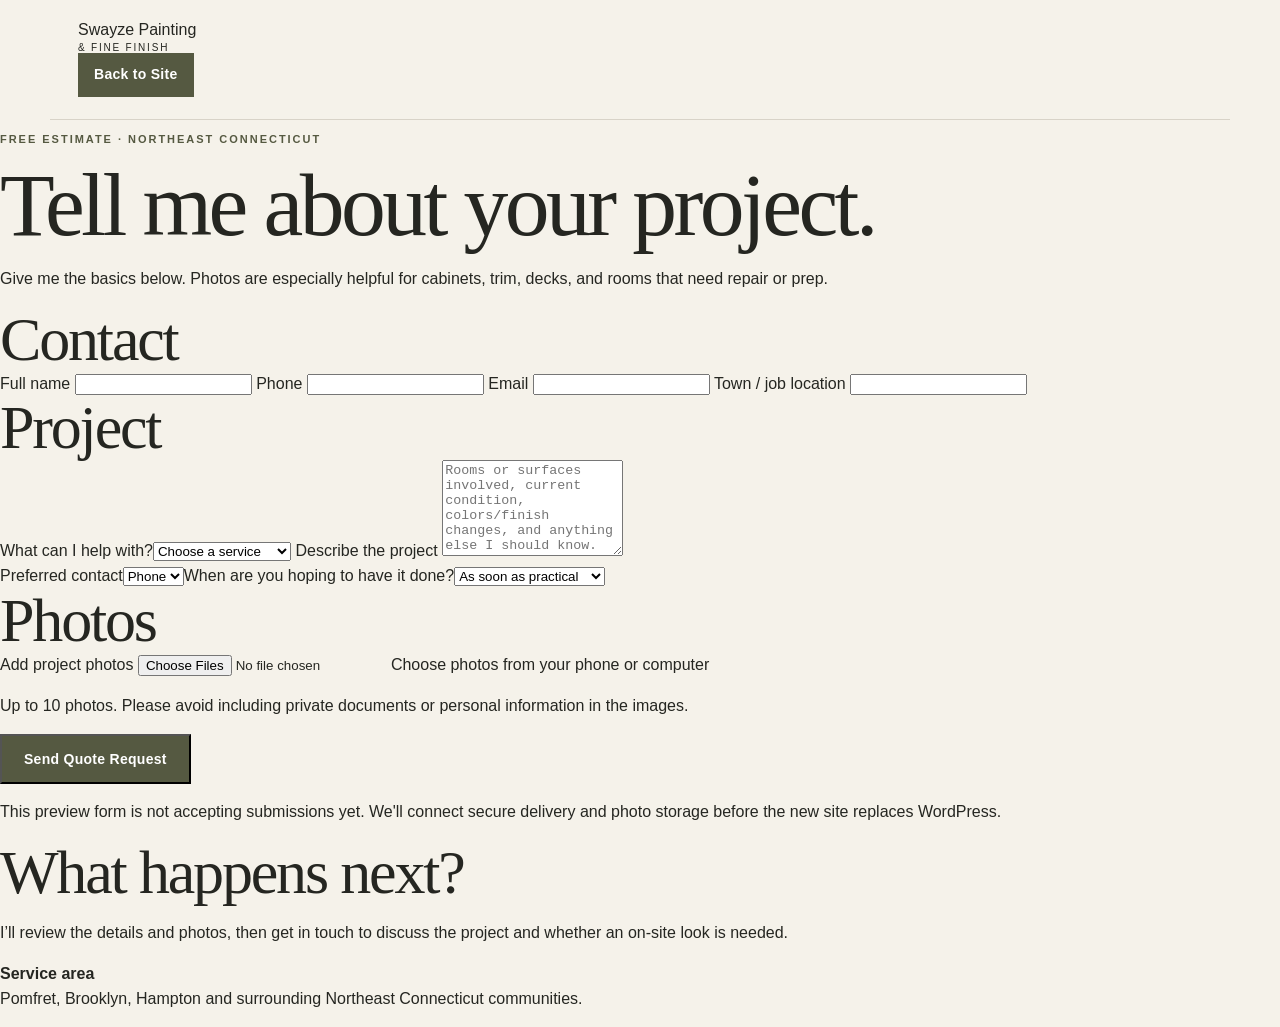
==== quote-request/index.html @ 894d39c0 "Add native quote request page" ====
<!doctype html>
<html lang="en">
<head>
  <meta charset="utf-8">
  <meta name="viewport" content="width=device-width,initial-scale=1">
  <title>Request a Quote | Swayze Painting & Fine Finish</title>
  <meta name="description" content="Request a painting or cabinet refinishing quote from Swayze Painting & Fine Finish in Northeast Connecticut.">
  <link rel="stylesheet" href="/assets/css/site.css">
  <link rel="stylesheet" href="/assets/css/quote.css">
</head>
<body>
<header class="site-header"><div class="wrap header-inner"><a class="brand" href="/">Swayze Painting <span>& Fine Finish</span></a><a class="button button-small" href="/">Back to Site</a></div></header>
<main class="quote-page">
  <section class="quote-intro wrap">
    <p class="eyebrow">Free Estimate · Northeast Connecticut</p>
    <h1>Tell me about your project.</h1>
    <p>Give me the basics below. Photos are especially helpful for cabinets, trim, decks, and rooms that need repair or prep.</p>
  </section>
  <section class="wrap quote-layout">
    <form id="quote-form" class="quote-form" enctype="multipart/form-data">
      <div class="form-section"><h2>Contact</h2><div class="form-grid">
        <label>Full name <input name="name" autocomplete="name" required></label>
        <label>Phone <input name="phone" type="tel" autocomplete="tel" required></label>
        <label>Email <input name="email" type="email" autocomplete="email" required></label>
        <label>Town / job location <input name="location" autocomplete="address-level2" required></label>
      </div></div>
      <div class="form-section"><h2>Project</h2>
        <label>What can I help with?<select name="service" id="service" required><option value="">Choose a service</option><option>Cabinet Refinishing</option><option>Interior Painting</option><option>Trim & Doors</option><option>Deck Refinishing</option><option>Specialty Finish</option><option>Other</option></select></label>
        <div id="cabinet-fields" class="conditional-fields" hidden><div class="form-grid"><label>Approx. cabinet doors <input name="cabinet_doors" type="number" min="0" inputmode="numeric"></label><label>Approx. drawers <input name="cabinet_drawers" type="number" min="0" inputmode="numeric"></label></div></div>
        <label>Describe the project <textarea name="description" rows="6" required placeholder="Rooms or surfaces involved, current condition, colors/finish changes, and anything else I should know."></textarea></label>
        <div class="form-grid"><label>Preferred contact<select name="contact_method"><option>Phone</option><option>Text</option><option>Email</option></select></label><label>When are you hoping to have it done?<select name="timeframe"><option>As soon as practical</option><option>Within a month</option><option>1–3 months</option><option>3+ months</option><option>Just planning / pricing</option></select></label></div>
      </div>
      <div class="form-section"><h2>Photos</h2><label class="upload-box">Add project photos <input name="photos" id="photos" type="file" accept="image/*" multiple><span id="photo-status">Choose photos from your phone or computer</span></label><p class="form-note">Up to 10 photos. Please avoid including private documents or personal information in the images.</p></div>
      <div id="form-message" class="form-message" aria-live="polite"></div>
      <button class="button submit-button" type="submit">Send Quote Request</button>
      <p class="form-note">This preview form is not accepting submissions yet. We'll connect secure delivery and photo storage before the new site replaces WordPress.</p>
    </form>
    <aside class="quote-aside"><h2>What happens next?</h2><p>I’ll review the details and photos, then get in touch to discuss the project and whether an on-site look is needed.</p><p><strong>Service area</strong><br>Pomfret, Brooklyn, Hampton and surrounding Northeast Connecticut communities.</p></aside>
  </section>
</main>
<script src="/assets/js/quote.js"></script>
</body>
</html>
---- assets/css/site.css ----
:root{--ink:#252621;--paper:#f5f2ea;--white:#fff;--olive:#73765b;--olive-dark:#555941;--line:#d8d3c8;--muted:#6e6d66;--max:1180px}*{box-sizing:border-box}html{scroll-behavior:smooth}body{margin:0;background:var(--paper);color:var(--ink);font-family:Arial,Helvetica,sans-serif;line-height:1.55}a{color:inherit}.site-header{max-width:var(--max);margin:auto;padding:22px 28px;display:flex;align-items:center;gap:36px;border-bottom:1px solid var(--line)}.brand{text-decoration:none;display:flex;flex-direction:column;line-height:1}.brand strong{text-transform:uppercase;font-size:25px;letter-spacing:.06em}.brand span{font-size:10px;text-transform:uppercase;letter-spacing:.18em;margin-top:5px}.site-header nav{display:flex;gap:26px;margin-left:auto}.site-header nav a{text-decoration:none;font-size:14px}.button{display:inline-block;background:var(--olive-dark);color:#fff;text-decoration:none;padding:15px 22px;font-weight:700;font-size:14px;letter-spacing:.02em}.button-small{padding:11px 16px}.hero{max-width:var(--max);margin:auto;display:grid;grid-template-columns:1fr 1fr;min-height:650px;padding:64px 28px;gap:64px;align-items:center}.eyebrow{text-transform:uppercase;letter-spacing:.18em;font-size:11px;font-weight:800;color:var(--olive-dark)}h1,h2,h3{line-height:1.03;margin:0}h1{font-family:Georgia,serif;font-size:clamp(54px,7vw,92px);font-weight:500;letter-spacing:-.04em}h1 em{color:var(--olive);font-weight:400}.lead{font-size:19px;max-width:570px;color:var(--muted);margin:28px 0}.actions{display:flex;align-items:center;gap:24px}.text-link{font-weight:700;text-decoration:none;font-size:14px}.hero-art{height:530px;background:linear-gradient(145deg,#d9d4c8,#aaa996);display:flex;align-items:end;padding:24px;color:#fff;font-size:12px;text-transform:uppercase;letter-spacing:.15em}.section{max-width:var(--max);margin:auto;padding:90px 28px;border-top:1px solid var(--line)}h2{font-family:Georgia,serif;font-size:clamp(38px,5vw,62px);font-weight:500;letter-spacing:-.035em;max-width:760px}.service-grid{display:grid;grid-template-columns:repeat(4,1fr);margin-top:55px;border-top:1px solid var(--line);border-left:1px solid var(--line)}.service{padding:30px;border-right:1px solid var(--line);border-bottom:1px solid var(--line);min-height:270px}.service.featured{background:var(--olive-dark);color:#fff}.service span{font-size:11px;opacity:.6}.service h3{font-family:Georgia,serif;font-size:27px;font-weight:500;margin:55px 0 15px}.service p{font-size:14px;color:var(--muted)}.service.featured p{color:#e7e7df}.work>div:first-child,.area{display:grid;grid-template-columns:1.4fr 1fr;gap:60px}.section-note,.area>p{color:var(--muted);font-size:17px}.project-grid{margin-top:50px;min-height:300px;border:1px dashed #aaa69d;display:grid;place-items:center}.project-placeholder{color:var(--muted)}.review-grid{margin-top:45px}.review-grid blockquote{margin:0;max-width:720px;font-family:Georgia,serif;font-size:28px;line-height:1.45}.review-grid footer{font-family:Arial,sans-serif;font-size:12px;text-transform:uppercase;letter-spacing:.15em;margin-top:20px;color:var(--muted)}.cta{background:var(--ink);color:#fff;text-align:center;padding:100px 28px}.cta .eyebrow{color:#b8b99f}.cta h2{margin:0 auto 35px}.footer{max-width:var(--max);margin:auto;padding:45px 28px;display:flex;justify-content:space-between;font-size:13px}.footer p{color:var(--muted)}@media(max-width:800px){.site-header{gap:16px}.site-header nav{display:none}.site-header .button{margin-left:auto;font-size:11px}.hero{grid-template-columns:1fr;min-height:auto;padding-top:50px}.hero-art{height:400px}.service-grid{grid-template-columns:1fr 1fr}.work>div:first-child,.area{grid-template-columns:1fr;gap:25px}.footer{flex-direction:column;gap:20px}}@media(max-width:480px){.site-header{padding:16px}.brand strong{font-size:19px}.brand span{font-size:8px}.hero,.section{padding-left:20px;padding-right:20px}.hero{gap:35px}.hero-art{height:330px}.actions{align-items:flex-start;flex-direction:column}.service-grid{grid-template-columns:1fr}.service{min-height:auto}.service h3{margin-top:35px}.footer{padding:35px 20px}}
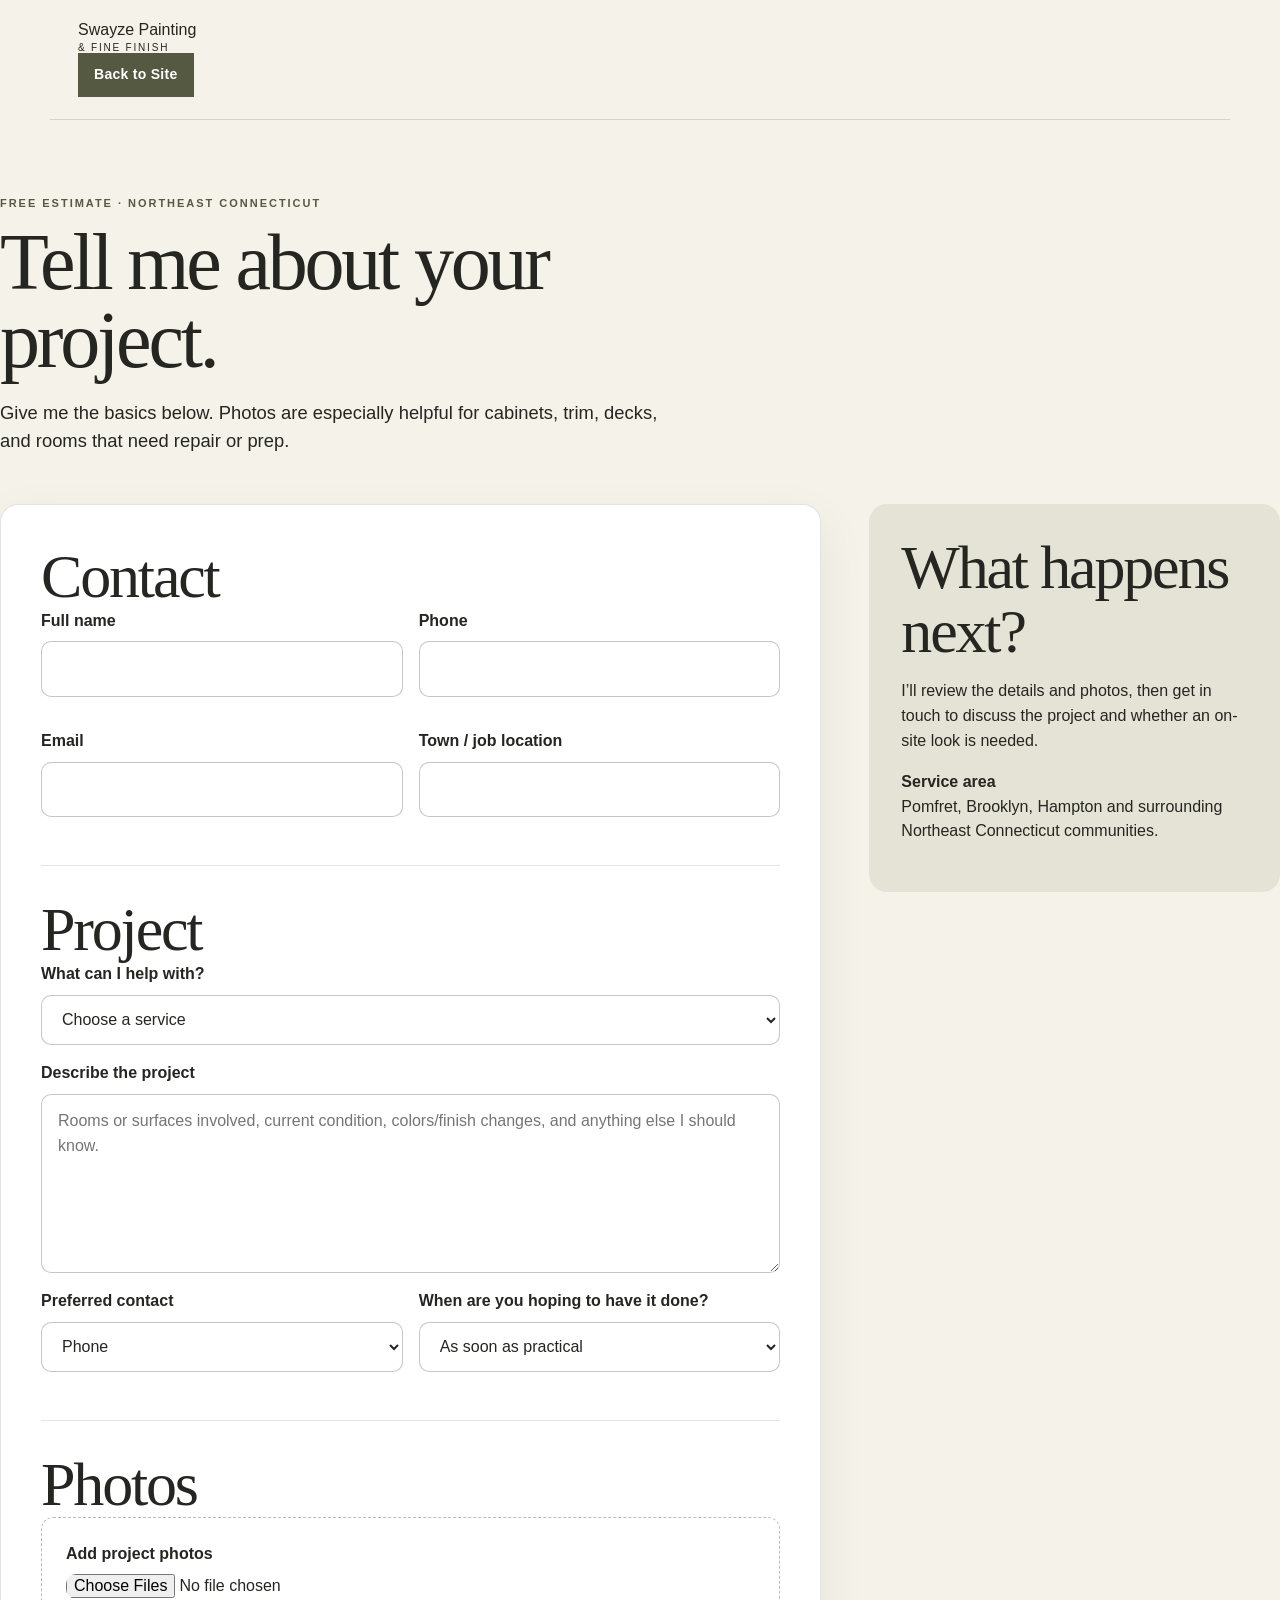
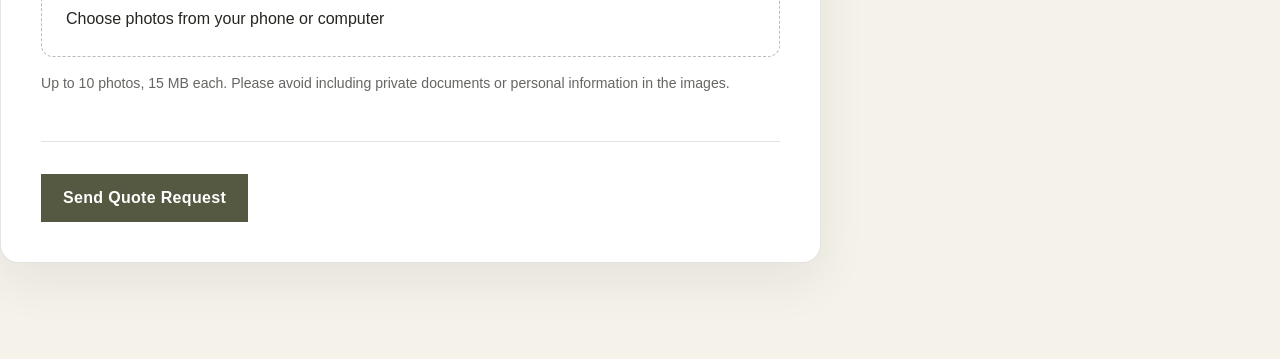
==== commit ef4ae73b: "Enable quote request submissions" ====
--- a/quote-request/index.html
+++ b/quote-request/index.html
@@ -11,29 +11,13 @@
 <body>
 <header class="site-header"><div class="wrap header-inner"><a class="brand" href="/">Swayze Painting <span>& Fine Finish</span></a><a class="button button-small" href="/">Back to Site</a></div></header>
 <main class="quote-page">
-  <section class="quote-intro wrap">
-    <p class="eyebrow">Free Estimate · Northeast Connecticut</p>
-    <h1>Tell me about your project.</h1>
-    <p>Give me the basics below. Photos are especially helpful for cabinets, trim, decks, and rooms that need repair or prep.</p>
-  </section>
+  <section class="quote-intro wrap"><p class="eyebrow">Free Estimate · Northeast Connecticut</p><h1>Tell me about your project.</h1><p>Give me the basics below. Photos are especially helpful for cabinets, trim, decks, and rooms that need repair or prep.</p></section>
   <section class="wrap quote-layout">
     <form id="quote-form" class="quote-form" enctype="multipart/form-data">
-      <div class="form-section"><h2>Contact</h2><div class="form-grid">
-        <label>Full name <input name="name" autocomplete="name" required></label>
-        <label>Phone <input name="phone" type="tel" autocomplete="tel" required></label>
-        <label>Email <input name="email" type="email" autocomplete="email" required></label>
-        <label>Town / job location <input name="location" autocomplete="address-level2" required></label>
-      </div></div>
-      <div class="form-section"><h2>Project</h2>
-        <label>What can I help with?<select name="service" id="service" required><option value="">Choose a service</option><option>Cabinet Refinishing</option><option>Interior Painting</option><option>Trim & Doors</option><option>Deck Refinishing</option><option>Specialty Finish</option><option>Other</option></select></label>
-        <div id="cabinet-fields" class="conditional-fields" hidden><div class="form-grid"><label>Approx. cabinet doors <input name="cabinet_doors" type="number" min="0" inputmode="numeric"></label><label>Approx. drawers <input name="cabinet_drawers" type="number" min="0" inputmode="numeric"></label></div></div>
-        <label>Describe the project <textarea name="description" rows="6" required placeholder="Rooms or surfaces involved, current condition, colors/finish changes, and anything else I should know."></textarea></label>
-        <div class="form-grid"><label>Preferred contact<select name="contact_method"><option>Phone</option><option>Text</option><option>Email</option></select></label><label>When are you hoping to have it done?<select name="timeframe"><option>As soon as practical</option><option>Within a month</option><option>1–3 months</option><option>3+ months</option><option>Just planning / pricing</option></select></label></div>
-      </div>
-      <div class="form-section"><h2>Photos</h2><label class="upload-box">Add project photos <input name="photos" id="photos" type="file" accept="image/*" multiple><span id="photo-status">Choose photos from your phone or computer</span></label><p class="form-note">Up to 10 photos. Please avoid including private documents or personal information in the images.</p></div>
-      <div id="form-message" class="form-message" aria-live="polite"></div>
-      <button class="button submit-button" type="submit">Send Quote Request</button>
-      <p class="form-note">This preview form is not accepting submissions yet. We'll connect secure delivery and photo storage before the new site replaces WordPress.</p>
+      <div class="form-section"><h2>Contact</h2><div class="form-grid"><label>Full name <input name="name" autocomplete="name" required></label><label>Phone <input name="phone" type="tel" autocomplete="tel" required></label><label>Email <input name="email" type="email" autocomplete="email" required></label><label>Town / job location <input name="location" autocomplete="address-level2" required></label></div></div>
+      <div class="form-section"><h2>Project</h2><label>What can I help with?<select name="service" id="service" required><option value="">Choose a service</option><option>Cabinet Refinishing</option><option>Interior Painting</option><option>Trim & Doors</option><option>Deck Refinishing</option><option>Specialty Finish</option><option>Other</option></select></label><div id="cabinet-fields" class="conditional-fields" hidden><div class="form-grid"><label>Approx. cabinet doors <input name="cabinet_doors" type="number" min="0" inputmode="numeric"></label><label>Approx. drawers <input name="cabinet_drawers" type="number" min="0" inputmode="numeric"></label></div></div><label>Describe the project <textarea name="description" rows="6" required placeholder="Rooms or surfaces involved, current condition, colors/finish changes, and anything else I should know."></textarea></label><div class="form-grid"><label>Preferred contact<select name="contact_method"><option>Phone</option><option>Text</option><option>Email</option></select></label><label>When are you hoping to have it done?<select name="timeframe"><option>As soon as practical</option><option>Within a month</option><option>1–3 months</option><option>3+ months</option><option>Just planning / pricing</option></select></label></div></div>
+      <div class="form-section"><h2>Photos</h2><label class="upload-box">Add project photos <input name="photos" id="photos" type="file" accept="image/jpeg,image/png,image/webp,image/avif" multiple><span id="photo-status">Choose photos from your phone or computer</span></label><p class="form-note">Up to 10 photos, 15 MB each. Please avoid including private documents or personal information in the images.</p></div>
+      <div id="form-message" class="form-message" aria-live="polite"></div><button class="button submit-button" type="submit">Send Quote Request</button>
     </form>
     <aside class="quote-aside"><h2>What happens next?</h2><p>I’ll review the details and photos, then get in touch to discuss the project and whether an on-site look is needed.</p><p><strong>Service area</strong><br>Pomfret, Brooklyn, Hampton and surrounding Northeast Connecticut communities.</p></aside>
   </section>
--- a/assets/css/site.css
+++ b/assets/css/site.css
@@ -1 +1 @@
-:root{--ink:#252621;--paper:#f5f2ea;--white:#fff;--olive:#73765b;--olive-dark:#555941;--line:#d8d3c8;--muted:#6e6d66;--max:1180px}*{box-sizing:border-box}html{scroll-behavior:smooth}body{margin:0;background:var(--paper);color:var(--ink);font-family:Arial,Helvetica,sans-serif;line-height:1.55}a{color:inherit}.site-header{max-width:var(--max);margin:auto;padding:22px 28px;display:flex;align-items:center;gap:36px;border-bottom:1px solid var(--line)}.brand{text-decoration:none;display:flex;flex-direction:column;line-height:1}.brand strong{text-transform:uppercase;font-size:25px;letter-spacing:.06em}.brand span{font-size:10px;text-transform:uppercase;letter-spacing:.18em;margin-top:5px}.site-header nav{display:flex;gap:26px;margin-left:auto}.site-header nav a{text-decoration:none;font-size:14px}.button{display:inline-block;background:var(--olive-dark);color:#fff;text-decoration:none;padding:15px 22px;font-weight:700;font-size:14px;letter-spacing:.02em}.button-small{padding:11px 16px}.hero{max-width:var(--max);margin:auto;display:grid;grid-template-columns:1fr 1fr;min-height:650px;padding:64px 28px;gap:64px;align-items:center}.eyebrow{text-transform:uppercase;letter-spacing:.18em;font-size:11px;font-weight:800;color:var(--olive-dark)}h1,h2,h3{line-height:1.03;margin:0}h1{font-family:Georgia,serif;font-size:clamp(54px,7vw,92px);font-weight:500;letter-spacing:-.04em}h1 em{color:var(--olive);font-weight:400}.lead{font-size:19px;max-width:570px;color:var(--muted);margin:28px 0}.actions{display:flex;align-items:center;gap:24px}.text-link{font-weight:700;text-decoration:none;font-size:14px}.hero-art{height:530px;background:linear-gradient(145deg,#d9d4c8,#aaa996);display:flex;align-items:end;padding:24px;color:#fff;font-size:12px;text-transform:uppercase;letter-spacing:.15em}.section{max-width:var(--max);margin:auto;padding:90px 28px;border-top:1px solid var(--line)}h2{font-family:Georgia,serif;font-size:clamp(38px,5vw,62px);font-weight:500;letter-spacing:-.035em;max-width:760px}.service-grid{display:grid;grid-template-columns:repeat(4,1fr);margin-top:55px;border-top:1px solid var(--line);border-left:1px solid var(--line)}.service{padding:30px;border-right:1px solid var(--line);border-bottom:1px solid var(--line);min-height:270px}.service.featured{background:var(--olive-dark);color:#fff}.service span{font-size:11px;opacity:.6}.service h3{font-family:Georgia,serif;font-size:27px;font-weight:500;margin:55px 0 15px}.service p{font-size:14px;color:var(--muted)}.service.featured p{color:#e7e7df}.work>div:first-child,.area{display:grid;grid-template-columns:1.4fr 1fr;gap:60px}.section-note,.area>p{color:var(--muted);font-size:17px}.project-grid{margin-top:50px;min-height:300px;border:1px dashed #aaa69d;display:grid;place-items:center}.project-placeholder{color:var(--muted)}.review-grid{margin-top:45px}.review-grid blockquote{margin:0;max-width:720px;font-family:Georgia,serif;font-size:28px;line-height:1.45}.review-grid footer{font-family:Arial,sans-serif;font-size:12px;text-transform:uppercase;letter-spacing:.15em;margin-top:20px;color:var(--muted)}.cta{background:var(--ink);color:#fff;text-align:center;padding:100px 28px}.cta .eyebrow{color:#b8b99f}.cta h2{margin:0 auto 35px}.footer{max-width:var(--max);margin:auto;padding:45px 28px;display:flex;justify-content:space-between;font-size:13px}.footer p{color:var(--muted)}@media(max-width:800px){.site-header{gap:16px}.site-header nav{display:none}.site-header .button{margin-left:auto;font-size:11px}.hero{grid-template-columns:1fr;min-height:auto;padding-top:50px}.hero-art{height:400px}.service-grid{grid-template-columns:1fr 1fr}.work>div:first-child,.area{grid-template-columns:1fr;gap:25px}.footer{flex-direction:column;gap:20px}}@media(max-width:480px){.site-header{padding:16px}.brand strong{font-size:19px}.brand span{font-size:8px}.hero,.section{padding-left:20px;padding-right:20px}.hero{gap:35px}.hero-art{height:330px}.actions{align-items:flex-start;flex-direction:column}.service-grid{grid-template-columns:1fr}.service{min-height:auto}.service h3{margin-top:35px}.footer{padding:35px 20px}}+:root{--ink:#252621;--paper:#f5f2ea;--white:#fff;--olive:#73765b;--olive-dark:#555941;--line:#d8d3c8;--muted:#6e6d66;--max:1180px}*{box-sizing:border-box}html{scroll-behavior:smooth}body{margin:0;background:var(--paper);color:var(--ink);font-family:Arial,Helvetica,sans-serif;line-height:1.55}a{color:inherit}.site-header{max-width:var(--max);margin:auto;padding:22px 28px;display:flex;align-items:center;gap:36px;border-bottom:1px solid var(--line)}.brand{text-decoration:none;display:flex;flex-direction:column;line-height:1}.brand strong{text-transform:uppercase;font-size:25px;letter-spacing:.06em}.brand span{font-size:10px;text-transform:uppercase;letter-spacing:.18em;margin-top:5px}.site-header nav{display:flex;gap:26px;margin-left:auto}.site-header nav a{text-decoration:none;font-size:14px}.button{display:inline-block;background:var(--olive-dark);color:#fff;text-decoration:none;padding:15px 22px;font-weight:700;font-size:14px;letter-spacing:.02em}.button-small{padding:11px 16px}.hero{max-width:var(--max);margin:auto;display:grid;grid-template-columns:1fr 1fr;min-height:650px;padding:64px 28px;gap:64px;align-items:center}.eyebrow{text-transform:uppercase;letter-spacing:.18em;font-size:11px;font-weight:800;color:var(--olive-dark)}h1,h2,h3{line-height:1.03;margin:0}h1{font-family:Georgia,serif;font-size:clamp(54px,7vw,92px);font-weight:500;letter-spacing:-.04em}h1 em{color:var(--olive);font-weight:400}.lead{font-size:19px;max-width:570px;color:var(--muted);margin:28px 0}.actions{display:flex;align-items:center;gap:24px}.text-link{font-weight:700;text-decoration:none;font-size:14px}.hero-art{height:530px;background:linear-gradient(145deg,#d9d4c8,#aaa996);display:flex;align-items:end;padding:24px;color:#fff;font-size:12px;text-transform:uppercase;letter-spacing:.15em}.section{max-width:var(--max);margin:auto;padding:90px 28px;border-top:1px solid var(--line)}h2{font-family:Georgia,serif;font-size:clamp(38px,5vw,62px);font-weight:500;letter-spacing:-.035em;max-width:760px}.service-grid{display:grid;grid-template-columns:repeat(4,1fr);margin-top:55px;border-top:1px solid var(--line);border-left:1px solid var(--line)}.service{padding:30px;border-right:1px solid var(--line);border-bottom:1px solid var(--line);min-height:270px}.service.featured{background:var(--olive-dark);color:#fff}.service span{font-size:11px;opacity:.6}.service h3{font-family:Georgia,serif;font-size:27px;font-weight:500;margin:55px 0 15px}.service p{font-size:14px;color:var(--muted)}.service.featured p{color:#e7e7df}.work>div:first-child,.area{display:grid;grid-template-columns:1.4fr 1fr;gap:60px}.section-note,.area>p{color:var(--muted);font-size:17px}.project-grid{margin-top:50px;min-height:220px}.project-grid:not(.populated){border:1px dashed #aaa69d;display:grid;place-items:center}.project-grid.populated{display:grid;grid-template-columns:repeat(2,1fr);gap:24px}.project-placeholder{color:var(--muted)}.project-card{background:#fff;overflow:hidden}.project-open{display:block;width:100%;padding:0;border:0;background:none;text-align:left;color:inherit;cursor:pointer;font:inherit}.single-cover{display:block;width:100%;height:360px;object-fit:cover}.comparison{display:grid;grid-template-columns:1fr 1fr;background:#111}.comparison figure{position:relative;margin:0;min-width:0}.comparison figure+figure{border-left:2px solid #fff}.comparison img{display:block;width:100%;height:360px;object-fit:cover}.comparison span{position:absolute;top:0;left:0;right:0;z-index:1;background:rgba(20,20,18,.78);color:#fff;text-align:center;text-transform:uppercase;letter-spacing:.18em;font-size:11px;font-weight:800;padding:10px}.project-copy{padding:22px}.project-copy small,.modal-head small{font-size:10px;text-transform:uppercase;letter-spacing:.14em;color:var(--olive-dark);font-weight:700}.project-copy h3{font-family:Georgia,serif;font-size:30px;font-weight:500;margin:8px 0 10px}.project-copy p{color:var(--muted);margin:0}.project-modal{width:min(1000px,calc(100% - 30px));max-height:92vh;border:0;padding:0;background:var(--paper);color:var(--ink)}.project-modal::backdrop{background:rgba(20,20,18,.78)}.modal-close{position:sticky;float:right;top:12px;right:12px;z-index:3;width:42px;height:42px;border:0;background:var(--ink);color:#fff;font-size:28px;cursor:pointer}.modal-head{padding:50px 45px 30px}.modal-head h2{margin:8px 0 16px}.modal-head p{max-width:700px;color:var(--muted)}.modal-photos{padding:0 45px 45px;display:grid;grid-template-columns:repeat(2,1fr);gap:18px}.modal-photos .comparison{grid-column:1/-1}.modal-photos .comparison img{height:min(55vw,520px)}.modal-photos .solo{margin:0;background:#fff}.modal-photos .solo img{display:block;width:100%;max-height:600px;object-fit:cover}.modal-photos figcaption{text-transform:capitalize;padding:9px 12px;font-size:11px;font-weight:700;letter-spacing:.1em}.review-grid{margin-top:45px}.review-grid blockquote{margin:0;max-width:720px;font-family:Georgia,serif;font-size:28px;line-height:1.45}.review-grid footer{font-family:Arial,sans-serif;font-size:12px;text-transform:uppercase;letter-spacing:.15em;margin-top:20px;color:var(--muted)}.cta{background:var(--ink);color:#fff;text-align:center;padding:100px 28px}.cta .eyebrow{color:#b8b99f}.cta h2{margin:0 auto 35px}.footer{max-width:var(--max);margin:auto;padding:45px 28px;display:flex;justify-content:space-between;font-size:13px}.footer p{color:var(--muted)}@media(max-width:800px){.site-header{gap:16px}.site-header nav{display:none}.site-header .button{margin-left:auto;font-size:11px}.hero{grid-template-columns:1fr;min-height:auto;padding-top:50px}.hero-art{height:400px}.service-grid{grid-template-columns:1fr 1fr}.work>div:first-child,.area{grid-template-columns:1fr;gap:25px}.project-grid.populated{grid-template-columns:1fr}.single-cover,.comparison img{height:420px}.footer{flex-direction:column;gap:20px}}@media(max-width:480px){.site-header{padding:16px}.brand strong{font-size:19px}.brand span{font-size:8px}.hero,.section{padding-left:20px;padding-right:20px}.hero{gap:35px}.hero-art{height:330px}.actions{align-items:flex-start;flex-direction:column}.service-grid{grid-template-columns:1fr}.service{min-height:auto}.service h3{margin-top:35px}.single-cover,.comparison img{height:250px}.comparison span{font-size:9px;padding:8px}.modal-head{padding:45px 20px 22px}.modal-photos{padding:0 20px 25px;grid-template-columns:1fr}.modal-photos .comparison{grid-column:1}.modal-photos .comparison img{height:260px}.footer{padding:35px 20px}}
--- a/assets/css/quote.css
+++ b/assets/css/quote.css
@@ -0,0 +1 @@
+.quote-page{padding:4rem 0 6rem}.quote-intro{max-width:780px}.quote-intro h1{font-size:clamp(2.5rem,7vw,5rem);line-height:.98;margin:.35rem 0 1.2rem}.quote-intro>p:last-child{font-size:1.15rem;max-width:680px}.quote-layout{display:grid;grid-template-columns:minmax(0,2fr) minmax(260px,1fr);gap:3rem;align-items:start;margin-top:3rem}.quote-form{background:#fff;padding:clamp(1.25rem,4vw,2.5rem);border:1px solid rgba(30,30,27,.12);border-radius:18px;box-shadow:0 18px 50px rgba(30,30,27,.07)}.form-section{padding:0 0 2rem;margin:0 0 2rem;border-bottom:1px solid rgba(30,30,27,.12)}.form-section h2,.quote-aside h2{margin-top:0}.form-grid{display:grid;grid-template-columns:1fr 1fr;gap:1rem}label{display:grid;gap:.5rem;font-weight:700;margin-bottom:1rem}input,select,textarea{width:100%;box-sizing:border-box;border:1px solid rgba(30,30,27,.25);border-radius:10px;padding:.9rem 1rem;background:#fff;color:inherit;font:inherit;font-weight:400}input:focus,select:focus,textarea:focus{outline:2px solid var(--olive,#70764b);outline-offset:1px}.conditional-fields{padding-top:.25rem}.upload-box{border:1.5px dashed rgba(30,30,27,.3);padding:1.5rem;border-radius:12px;cursor:pointer}.upload-box input{padding:0;border:0}.upload-box span{font-weight:400}.form-note{font-size:.88rem;opacity:.7}.form-message{margin-bottom:1rem;font-weight:700}.submit-button{border:0;cursor:pointer;font-size:1rem}.quote-aside{position:sticky;top:2rem;padding:2rem;border-radius:18px;background:rgba(112,118,75,.12)}@media(max-width:760px){.quote-page{padding-top:2.5rem}.quote-layout{grid-template-columns:1fr;gap:1.5rem}.form-grid{grid-template-columns:1fr}.quote-aside{position:static}.header-inner{gap:1rem}.brand span{display:block}}
